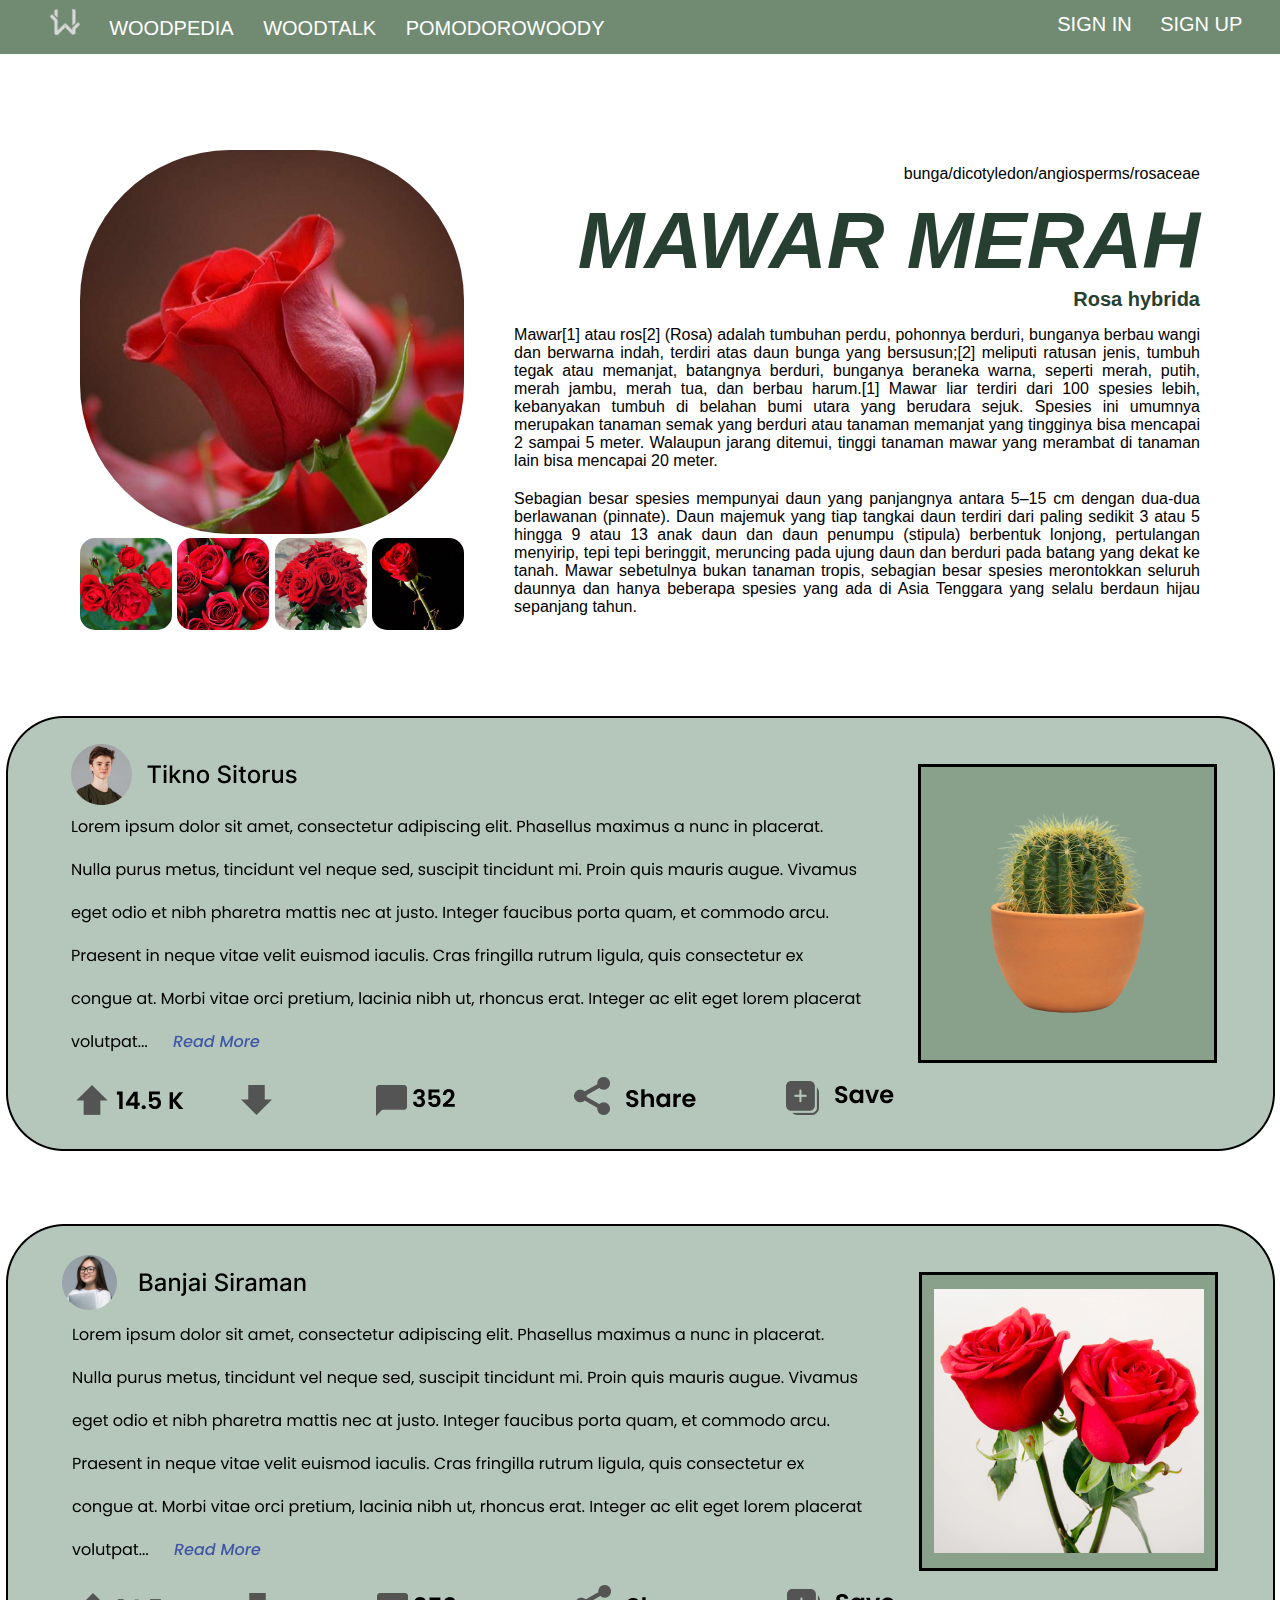
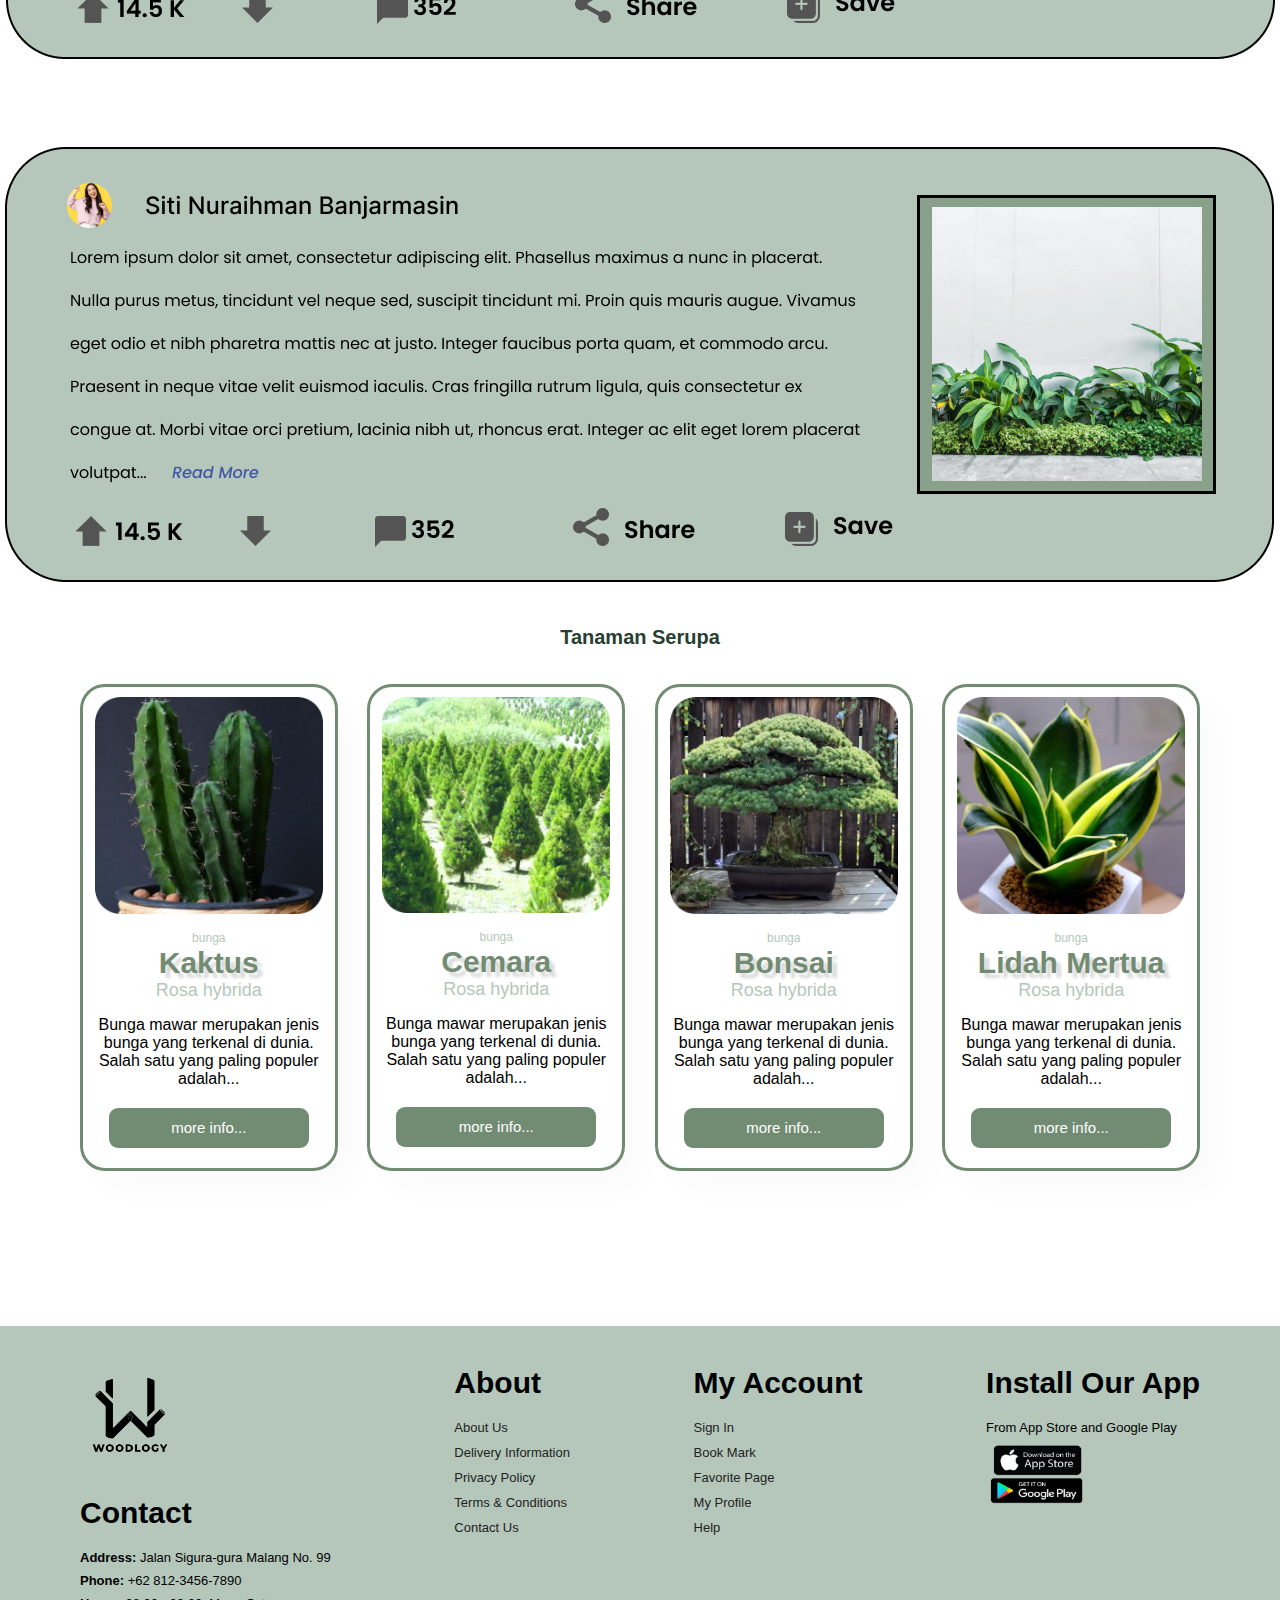
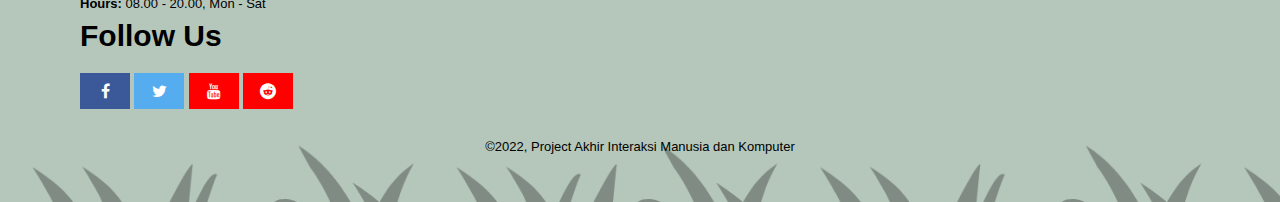
==== PageWoodPedia.html @ e6db02ff "Pembuatan website Woodlogy" ====
<!doctype html>
<html lang="en">
<head>
    <meta charset="UTF-8">
    <meta name="viewport"
          content="width=device-width, user-scalable=no, initial-scale=1.0, maximum-scale=1.0, minimum-scale=1.0">
    <meta http-equiv="X-UA-Compatible" content="ie=edge">
    <link rel="stylesheet" href="PageWoodPedia.css">
    <link rel="stylesheet" href="path/to/font-awesome/css/font-awesome.min.css">
    <link rel="stylesheet" href="https://cdnjs.cloudflare.com/ajax/libs/font-awesome/4.7.0/css/font-awesome.min.css">
    <title>WoodPedia</title>
</head>
<body>
    <div class="content">

    <!-- Page WoodPedia -->
    <section class="header">
        <nav>
            <div class="nav_links">
                <ul>
                    <li><a href="HomePage1.html"><img class="logo" src="Image/LogoRill.svg" alt="logoWoodLogy"></a></li>
                    <li><a href="WoodPedia.html">WOODPEDIA</a></li>
                    <li><a href="WoodTalk.html">WOODTALK</a></li>
                    <li><a href="PomodoroWoody.html">POMODOROWOODY</a></li>
                </ul>
            </div>

            <div>
                <ul class="signIn">
                    <li><a href="LoginPage.html">SIGN IN</a></li>
                    <li><a href="SignUp.html">SIGN UP</a></li>

                </ul>
            </div>
        </nav>
    </section>

    <section id="prodetails" class="section-p1">
        <div class="single-pro-image">
            <img src="Image/Mawar/mawar1.png" width="100%" id="MainImg" alt="">
            <div class="small-img-group">
                <div class="small-img-col" id ="gambarKecil">
                    <img src="Image/Mawar/mawar2.png" width="100%" class="small-img"alt="">
                </div>
                <div class="small-img-col" id ="gambarKecil">
                    <img src="Image/Mawar/mawar3.png" width="100%" class="small-img"alt="">
                </div>
                <div class="small-img-col" id ="gambarKecil">
                    <img src="Image/Mawar/mawar4.png" width="100%" class="small-img"alt="">
                </div>
                <div class="small-img-col" id ="gambarKecil">
                    <img src="Image/Mawar/mawar5.png" width="100%" class="small-img"alt="">
                </div>

            </div>
        </div>

        <div class="pro-details">
            <p>bunga/dicotyledon/angiosperms/rosaceae</p>
            <h1>MAWAR MERAH</h1>
            <h4>Rosa hybrida</h4>
            <p class="penjelasan">Mawar[1] atau ros[2] (Rosa) adalah tumbuhan perdu, pohonnya berduri, bunganya berbau wangi dan berwarna indah, terdiri atas daun bunga yang bersusun;[2] meliputi ratusan jenis, tumbuh tegak atau memanjat, batangnya berduri, bunganya beraneka warna, seperti merah, putih, merah jambu, merah tua, dan berbau harum.[1] Mawar liar terdiri dari 100 spesies lebih, kebanyakan tumbuh di belahan bumi utara yang berudara sejuk. Spesies ini umumnya merupakan tanaman semak yang berduri atau tanaman memanjat yang tingginya bisa mencapai 2 sampai 5 meter. Walaupun jarang ditemui, tinggi tanaman mawar yang merambat di tanaman lain bisa mencapai 20 meter.
            </p>

            <p class="penjelasan">Sebagian besar spesies mempunyai daun yang panjangnya antara 5–15 cm dengan dua-dua berlawanan (pinnate). Daun majemuk yang tiap tangkai daun terdiri dari paling sedikit 3 atau 5 hingga 9 atau 13 anak daun dan daun penumpu (stipula) berbentuk lonjong, pertulangan menyirip, tepi tepi beringgit, meruncing pada ujung daun dan berduri pada batang yang dekat ke tanah. Mawar sebetulnya bukan tanaman tropis, sebagian besar spesies merontokkan seluruh daunnya dan hanya beberapa spesies yang ada di Asia Tenggara yang selalu berdaun hijau sepanjang tahun.</p>
        </div>
    </section>

    <section class="diskusi">
        <img src="Image/Diskusi.png" alt="">
    </section>

    <section id = "page1" class ="section-p1">
        <h4>Tanaman Serupa</h4>
        <!-- <img src="Image/Logo.png" alt=""> -->
         <!-- <h1>WOODPEDIA</h1>
         <p>find what you want to know</p> -->
         <div class = "pro-container">
            <div class = "pro">
                <img src="Image/tanaman/tanaman5.png"  alt="" onclick="window.location.href='PageWoodPedia.html';">
                <div class="desc">
                    <span>bunga</span>
                    <h4>Kaktus</h4>
                    <span id = "ilmiah">Rosa hybrida</span>
                    <p>Bunga mawar merupakan jenis bunga yang terkenal di dunia. Salah satu yang paling populer adalah...
                    </p>
                    <button class = "btn-info">
                        more info...
                    </button>
                </div>
            </div>
            <!-- Kotak Informasi -->
            <div class = "pro">
                <!-- Gambar Tanaman -->
                <img src="Image/tanaman/tanaman6.png" alt="" onclick="window.location.href='PageWoodPedia.html';">
                <!-- Box Deskrispi -->
                <div class="desc">
                    <!-- Jenis Tanaman -->
                    <span>bunga</span>
                    <!-- Nama Tanaman -->
                    <h4>Cemara</h4>
                    <!-- Nama Ilmiah -->
                    <span id = "ilmiah">Rosa hybrida</span>
                    <!-- Deskripsi Tanaman -->
                    <p>Bunga mawar merupakan jenis bunga yang terkenal di dunia. Salah satu yang paling populer adalah...
                    </p>
                    <!-- Button More Info -->
                    <button class = "btn-info">
                        more info...
                    </button>
                </div>
            </div>

            <!-- Kotak Informasi -->
            <div class = "pro">
                <img src="Image/tanaman/tanaman7.png" alt="" onclick="window.location.href='PageWoodPedia.html';">
                <div class="desc">
                    <span>bunga</span>
                    <h4>Bonsai</h4>
                    <span id = "ilmiah">Rosa hybrida</span>
                    <p>Bunga mawar merupakan jenis bunga yang terkenal di dunia. Salah satu yang paling populer adalah...
                    </p>
                    <button class = "btn-info">
                        more info...
                    </button>
                </div>
            </div>
            
            <!-- Kotak Informasi -->
            <div class = "pro">
                <img src="Image/tanaman/tanaman13.png" alt="" onclick="window.location.href='PageWoodPedia.html';">
                <div class="desc">
                    <span>bunga</span>
                    <h4>Lidah Mertua</h4>
                    <span id = "ilmiah">Rosa hybrida</span>
                    <p>Bunga mawar merupakan jenis bunga yang terkenal di dunia. Salah satu yang paling populer adalah...
                    </p>
                    <button class = "btn-info">
                        more info...
                    </button>
                </div>
            </div>

         </div>
    </section>

    <!-- Footer -->
    <section>

        <footer class = "section-p1">
            <div class="col">
                <img class="logo" src="Image/Logo2.png" alt="">
                <h4>Contact</h4>
                <p><strong>Address: </strong> Jalan Sigura-gura Malang No. 99</p>
                <p><strong>Phone: </strong> +62 812-3456-7890</p>
                <p><strong>Hours: </strong> 08.00 - 20.00, Mon - Sat</p>
                <div class ="follow">
                    <h4>Follow Us</h4>
                    <div class="icon">
                        <a href="#" class="fa fa-facebook"></a>
                        <a href="#" class="fa fa-twitter"></a>
                        <a href="#" class="fa fa-youtube"></a>
                        <a href="#" class="fa fa-reddit"></a>
                    </div>  
                </div>
            </div>

            <div class="col">
                <h4>About</h4>
                <a href="#"> About Us</a>
                <a href="#"> Delivery Information</a>
                <a href="#"> Privacy Policy</a>
                <a href="#"> Terms & Conditions</a>
                <a href="#"> Contact Us</a>
            </div>

            <div class="col">
                <h4>My Account</h4>
                <a href="#"> Sign In</a>
                <a href="#"> Book Mark</a>
                <a href="#"> Favorite Page</a>
                <a href="#"> My Profile</a>
                <a href="#"> Help</a>
            </div>

            <div class="col install">
                <h4>Install Our App</h4>
                <p>From App Store and Google Play</p>
                <img src="Image/Download App.png" alt="">
            </div>

            <div class="copyright">
                <p>©2022, Project Akhir Interaksi Manusia dan Komputer</p>
            </div>
        </footer>
    </section>

    </div>

    <script>
        var MainImg = document.getElementById("MainImg");
        var SmallImg = document.getElementsByClassName("small-img");
       
        SmallImg[0].onClick = function(){
            MainImg.src = SmallImg[0].src;
        }
        SmallImg[1].onClick = function(){
            MainImg.src = SmallImg[1].src;
        }
        SmallImg[2].onClick = function(){
            MainImg.src = SmallImg[2].src;
        }
        SmallImg[3].onClick = function(){
            MainImg.src = SmallImg[3].src;
        }
    
        // SmallImg[0].onClick = function(){
        //     buffer = MainImg.src;
        //     MainImg.src = SmallImg[0].src;
        //     SmallImg[0].src = buffer;
        // }
        // SmallImg[1].onClick = function(){
        //     buffer = MainImg.src;
        //     MainImg.src = SmallImg[1].src;
        //     SmallImg[1].src = buffer;
        // }
        // SmallImg[2].onClick = function(){
        //     buffer = MainImg.src;
        //     MainImg.src = SmallImg[2].src;
        //     SmallImg[2].src = buffer;
        // }
        // SmallImg[3].onClick = function(){
        //     buffer = MainImg.src;
        //     MainImg.src = SmallImg[3].src;
        //     SmallImg[3].src = buffer;
        // }
    </script>

    <script src="script.js"></script>
</body>
</html>
---- PageWoodPedia.css ----
h1{
    font-size: 50px;
    line-height: 64px;
    color:#273F31;
}

h2{
    font-size: 46px;
    line-height: 54px;
    color:#273F31 ;
}

h4{
    font-size: 20px;
    color:#273F31;
}

h6{
    font-weight: 700;
    font-size: 12px;
}

p{
    font-size: 16px;
    color: #000000;
    margin: 15px 0 20px 0;

}

.section-p1{
    padding: 40px 80px;
}

.section-m1{
    margin: 40px 0;
}
.page1{
    padding-top: 120px;
    padding-top: 40px;
}

* {
    margin: 0;
    padding: 0;
    font-family: 'Poppins', sans-serif;
    box-sizing: border-box;
}

/* !Navigasi Bar */
header{
  position: absolute;
}
nav {
    display: flex;
    padding: 5px 2%;
    justify-content: space-between;
    align-items: center;
    background-color: #718B73;
}

nav img {
    width: 30px; 
    text-align: center;
}

.nav_links {
    /* display: flex; */
    flex: 1;
    text-align: left;
}

.nav_links ul, li {
    list-style: none;
    display: inline-block;
    padding: 2px 12px;
    position: relative;
}

.nav_links ul, li, a {
   color: white;
   text-decoration: none;
   font-size: 20px;
}

.nav-links ul, li::after {
    content: '';
    width: 0%;
    height: 5px;
    background: #374C3B;
    display: block;
    margin: auto;
    transition: 0.5s;
}

.nav-links ul, li:hover::after {
    width: 100%;
}

.header .text-box img{
  width: 150px;
  margin-bottom: 10px;
}

.header .logo{
  top: 0;
  left: 0;
  right: 0;
}

.header{
  height: 50px;
  background-position-x: center;
  background-position-y: bottom;
  background-size: 100%;
  background-repeat: no-repeat;
}

.text-box {
  width: 90%;
  color: white;
  position: absolute;
  top: 35%;
  left: 50%;
  transform: translate(-50%, -50%);
  text-align: center;
}

.text-box h1 {
  font-size: 100px;
  font-style: italic;
  color: #000000;
  text-shadow: 10px 10px 10px 50% #000000 ;
}

.text-box p {
  margin: 20px 0 40px;
  font-size: 20px;

}

/*? -----SEARCH BAR-------- */
.header .container {
  width: 100%;
  height: auto;
  min-height: 100vh;
  padding-top: 10px;
  padding-right: 5%;
  padding-left: 5%;
  display: flex;
  align-items: center;
  justify-content: center;
  left: 0;
  right: 0;
}

.search-bar {
  border-radius: 5%;
  width: 100%;
  max-width: 700px;
  background: rgba(255, 255, 255, 0.2);
  display: flex;
  align-items: center;
  border-radius: 60;
  padding: 10px 20 px;
  backdrop-filter: blur(4px) saturate(180%);
  right: 0;
}

.search-bar input {
  background: transparent;
  flex: 1;
  border: 0;
  outline: none;
  padding: 24px 20px;
  font-size: 20px;
  color: white;
  /* font-weight: bolder; */
}

::placeholder {
  color: white;
}

.search-bar button img {
  width: 40px;
}

.search-bar button {
  border: 0;
  border-radius: 5%;
  width: 60px;
  height: 60px;
  background: transparent;
  cursor: pointer;
}

#page1{
    text-align: center;
}

#page1 img{
    width: 30%;
}

.pro-container{
    display: flex;
    justify-content: space-between;
    padding-top: 20px;
    flex-wrap: wrap;
}

#page1 .pro{
    width: 23%;
    min-width: 250px;
    padding: 10px 12px;
    border: 3px solid #728C73;
    border-radius: 25px;
    cursor: pointer;
    box-shadow: 20px 20px 30px rgba(0, 0, 0, 0.02);
    margin: 15px 0px;
    transition: 0.8s ease;
    ;
}

#page1 .pro:hover{
    box-shadow: 20px 20px 30px rgba(0, 0, 0, 0.25);
    
}

#page1 .pro img{
    width: 100%;
    border-radius: 20px;
}

#page1 .pro .desc{
    text-align: center;
    padding: 10px 0px;
}

#page1 .pro span{
    color: #B5C7BB ;
    font-size: 12px;
    padding: 0px;

}

#page1 .pro .desc h4{
    text-align: center;
    padding: 0px;
    color: #728C73;
    font-size: 30px;
    text-shadow: 5px 5px 3px #d9d9d9;
}

#page1 .pro .desc #ilmiah{
    font-size: 18px;
}

#page1 .pro .desc .btn-info{
    text-align: center;
    font-size: 15px;
    color: #FFFFFF;
    width: 200px;
    height: 40px;
    line-height: 40px;
    border-radius: 9px;
    font-weight: 500;
    background-color: #728C73;
    border: 3px;
}

#prodetails{
    padding-top: 100px;
    display: flex;
    justify-content: space-between
}

#prodetails .single-pro-image{
    width: 40%;
    margin-right: 50px;
    top: 0;
    bottom: 0;
}
#prodetails #MainImg{
    border-radius: 150px;
}

.small-img-group{
    border-radius: 10px;
    display: flex;
    justify-content: space-between;
    
}
.small-img-col{
    flex-basis: 24%;
    cursor: pointer;
}

.small-img{
    border-radius: 15px;
}

#prodetails .pro-details{
    text-align: right;
    width: 800px;
}

#prodetails h1{
    line-height: 75px;
    font-style: italic;
    font-size: 80px;
    margin-bottom: 10px;
}


#prodetails .penjelasan{
    text-align: justify;
    
}





.pagination{
  text-align: center;
}


.pagination a{

  text-decoration: none;
  background-color: #273F31;
  padding: 15px 20px;
  border-radius: 4px;
  color: white;
  font-weight: 600;

}

/* Style all font awesome icons */
.fa {
    padding: 10px;
    font-size: 30px;
    width: 50px;
    text-align: center;
    text-decoration: none;


  }
  
  /* Add a hover effect if you want */
  .fa:hover {
    opacity: 0.7;
  }
  
  /* Set a specific color for each brand */
  
  /* Facebook */
  .fa-facebook {
    background: #3B5998;
    color: white;
  }
  
  /* Twitter */
  .fa-twitter {
    background: #55ACEE;
    color: white;
  }

  .fa-youtube{
    background: red;
    color: white;
  }

  .fa-reddit{
    background-color: red;
    color: white;
  }

  footer{
    margin-top: 100px;
    display: flex;
    flex-wrap: wrap;
    justify-content: space-between;
    background-image: url("Image/FooterBG.png");
    background-repeat: repeat-x;
    /* background-color: #718B73; */
  }

  footer .col img{
    width: 100px;
  }

  footer .col{
    display: flex;
    flex-direction: column;
    align-items: flex-start;
    margin-bottom: 20px;
  }
  
  footer .logo{
    margin-bottom: 30px;
  }

  footer h4{
    font-size: 30px;
    padding-bottom: 20px;
    color: #000000;

  }

  footer p{
    font-size: 13px;
    margin: 0 0 8px 0;
  }

  footer a{
    font-size: 13px;
    text-decoration: none;
    color: #222;
    margin-bottom: 10px;
  }

  footer .copyright{
    width: 100%;
    text-align: center;
  }

.diskusi{
    padding-top: 40px;
    text-align: center;
}
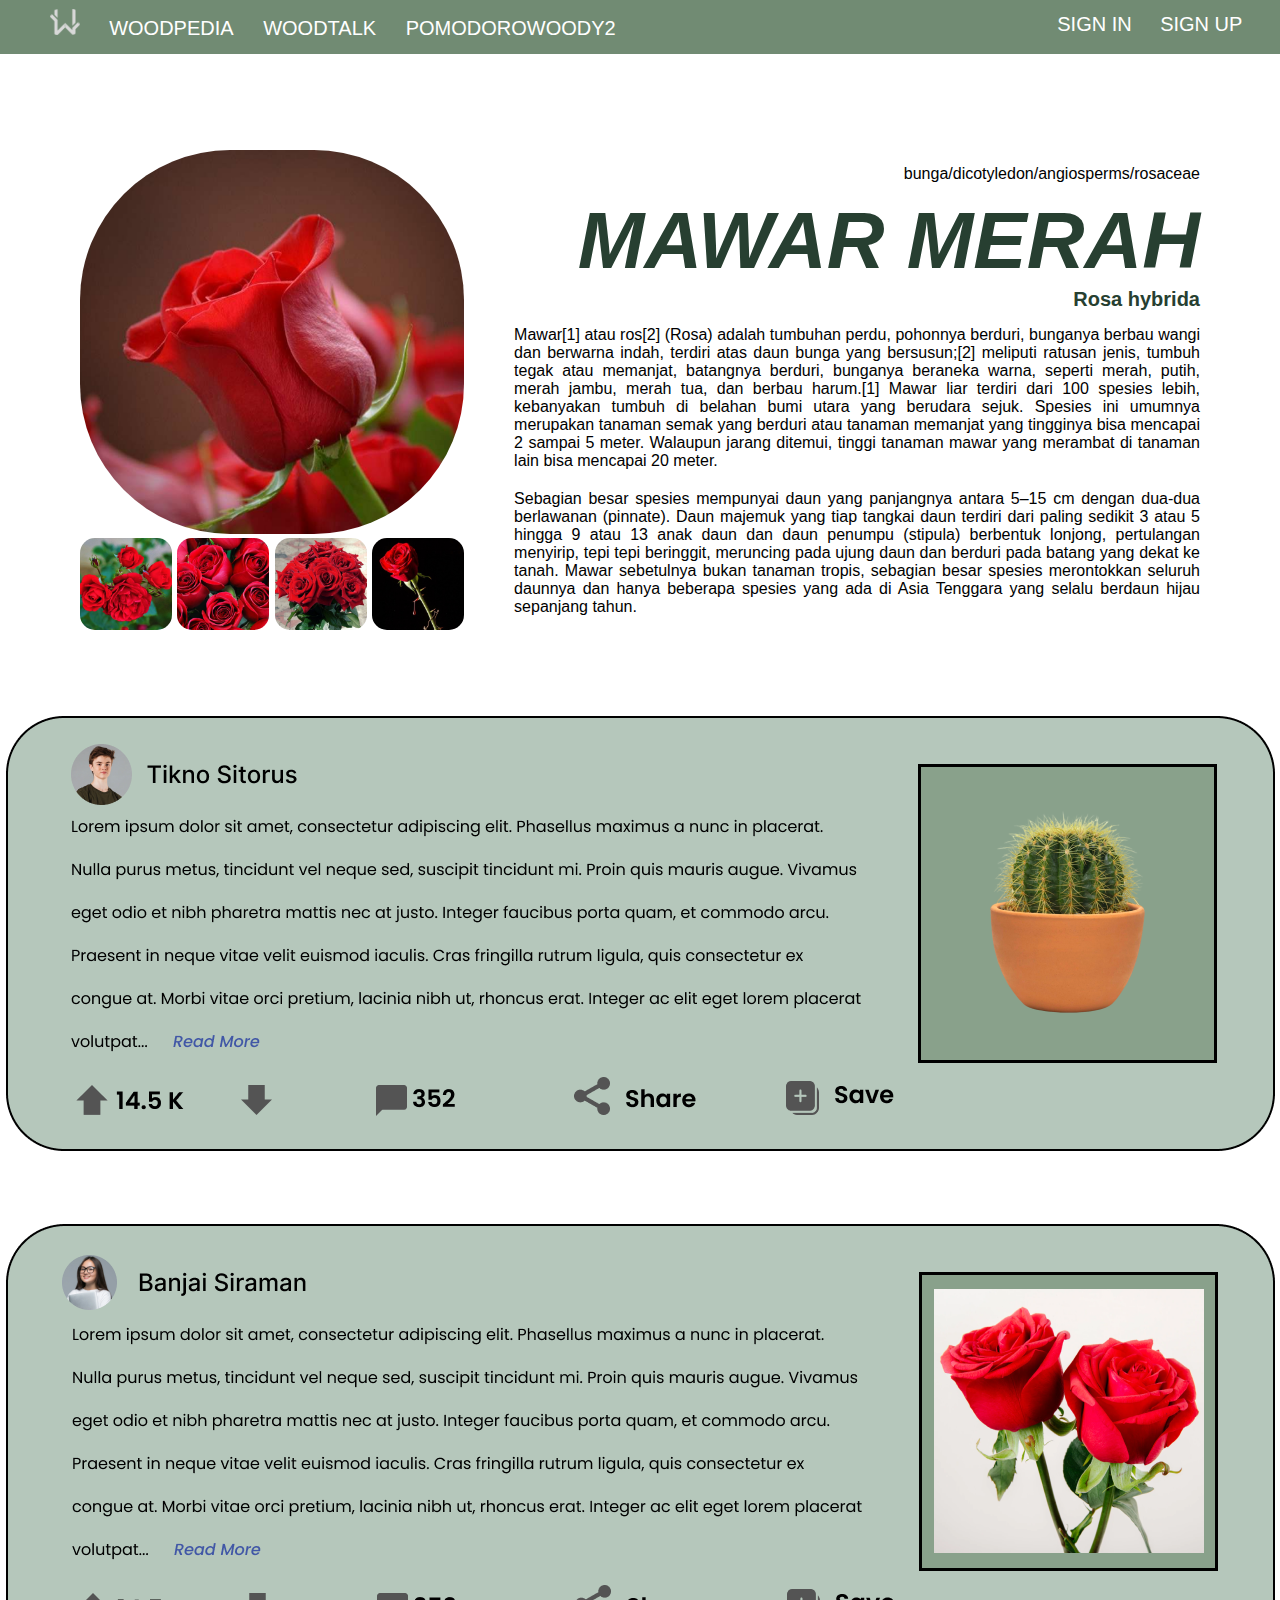
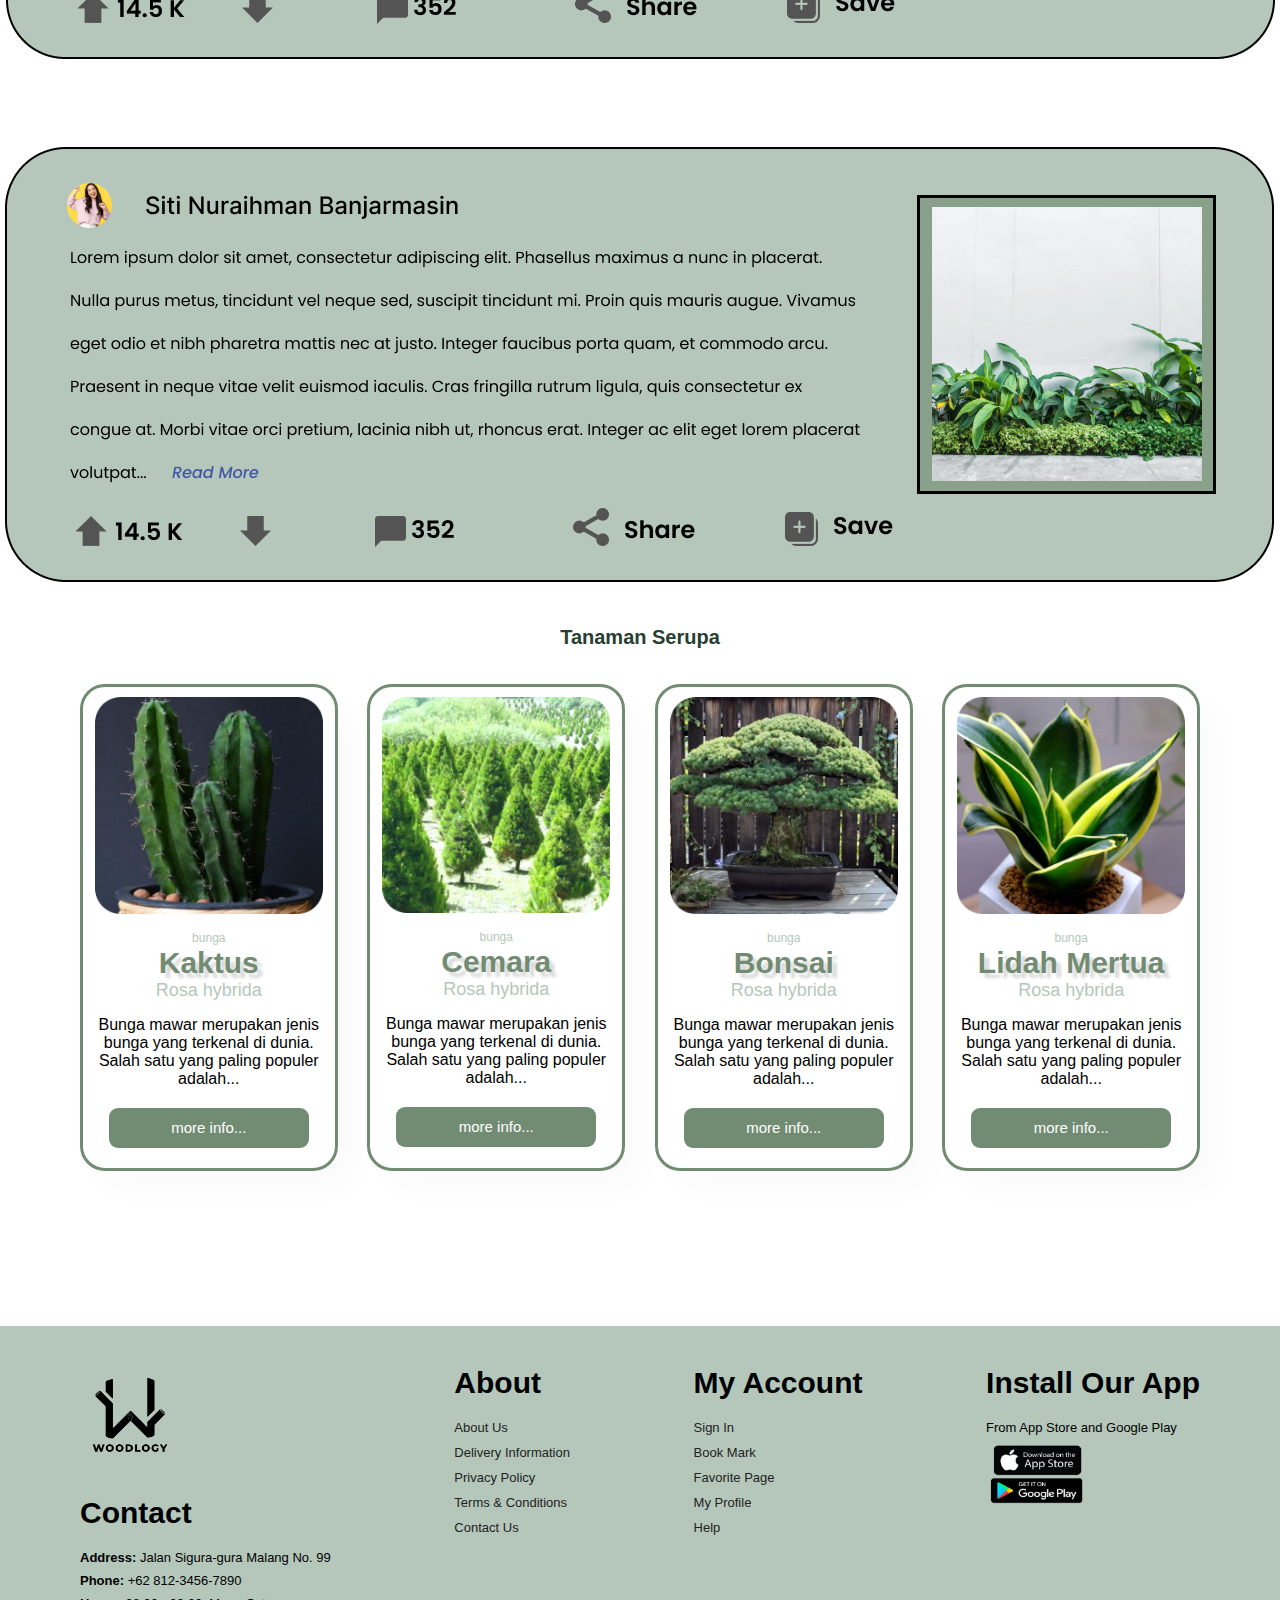
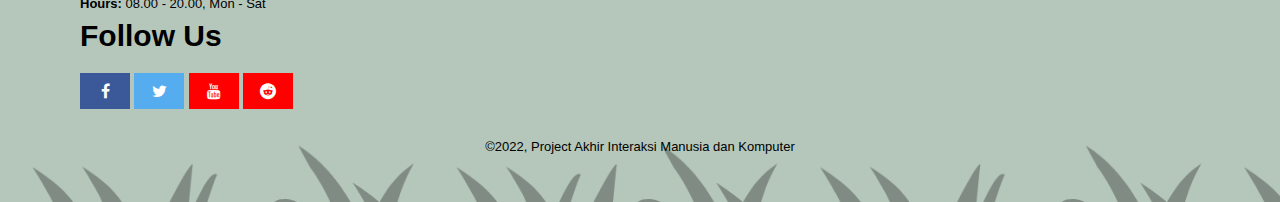
==== commit e30be6d1: "Halaman Utama WoodPedia" ====
--- a/PageWoodPedia.html
+++ b/PageWoodPedia.html
@@ -21,7 +21,7 @@
                     <li><a href="HomePage1.html"><img class="logo" src="Image/LogoRill.svg" alt="logoWoodLogy"></a></li>
                     <li><a href="WoodPedia.html">WOODPEDIA</a></li>
                     <li><a href="WoodTalk.html">WOODTALK</a></li>
-                    <li><a href="PomodoroWoody.html">POMODOROWOODY</a></li>
+                    <li><a href="PomodoroWoody.html">POMODOROWOODY2</a></li>
                 </ul>
             </div>
 
